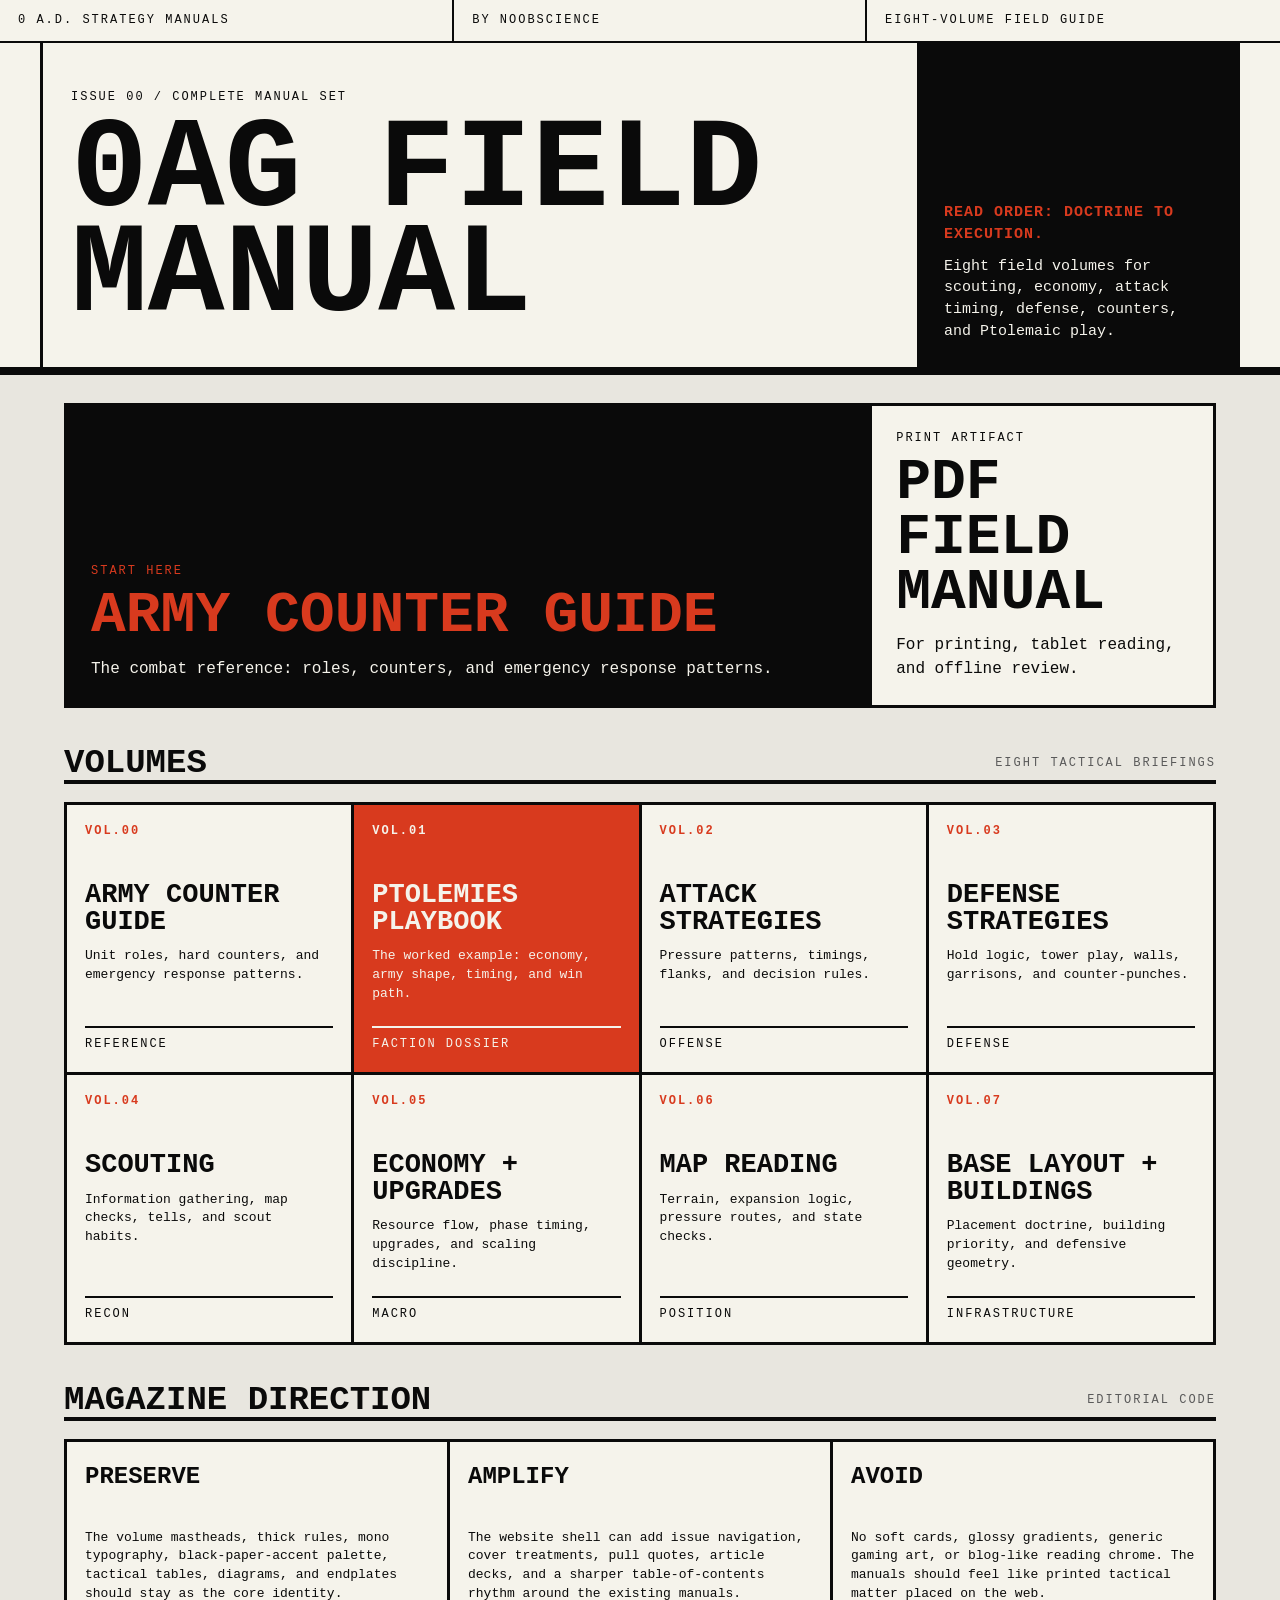
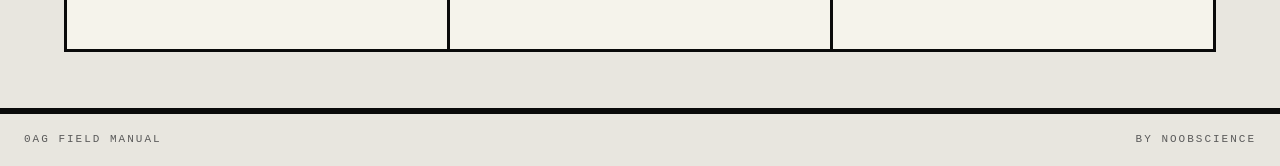
==== index.html @ e25cc1f9 "Initial static field manual site" ====
<!DOCTYPE html>
<html lang="en">
<head>
  <meta charset="UTF-8">
  <meta name="viewport" content="width=device-width, initial-scale=1.0">
  <title>0AG Field Manual</title>
  <link rel="stylesheet" href="assets/site.css">
</head>
<body>
  <header class="issue-head">
    <div class="kicker">
      <span>0 A.D. Strategy Manuals</span>
      <span>By <a href="https://noobscience.in">NoobScience</a></span>
      <span>Eight-volume field guide</span>
    </div>
    <div class="mast-grid">
      <div>
        <p class="vol-label">Issue 00 / Complete Manual Set</p>
        <h1>0AG Field Manual</h1>
      </div>
      <aside class="cover-note">
        <b>Read order: doctrine to execution.</b>
        Eight field volumes for scouting, economy, attack timing, defense, counters, and Ptolemaic play.
      </aside>
    </div>
  </header>

  <main>
    <section class="lead-strip" aria-label="Featured manual">
      <a class="lead-card" href="manuals/Army%20Counter%20Guide.html">
        <span class="rubric">Start here</span>
        <strong>Army Counter Guide</strong>
        <span>The combat reference: roles, counters, and emergency response patterns.</span>
      </a>
      <a class="pdf-link" href="manuals/Field%20Manual.pdf">
        <span class="rubric">Print artifact</span>
        <strong>PDF Field Manual</strong>
        <span>For printing, tablet reading, and offline review.</span>
      </a>
    </section>

    <section class="volume-index" aria-label="Manual volumes">
      <div class="section-rule">
        <h2>Volumes</h2>
        <span>Eight tactical briefings</span>
      </div>

      <div class="volumes">
        <a class="volume-card" href="manuals/Army%20Counter%20Guide.html">
          <span class="num">VOL.00</span>
          <h3>Army Counter Guide</h3>
          <p>Unit roles, hard counters, and emergency response patterns.</p>
          <span class="tag">Reference</span>
        </a>
        <a class="volume-card feature" href="manuals/Ptolemies%20Playbook.html">
          <span class="num">VOL.01</span>
          <h3>Ptolemies Playbook</h3>
          <p>The worked example: economy, army shape, timing, and win path.</p>
          <span class="tag">Faction dossier</span>
        </a>
        <a class="volume-card" href="manuals/Attack%20Strategies.html">
          <span class="num">VOL.02</span>
          <h3>Attack Strategies</h3>
          <p>Pressure patterns, timings, flanks, and decision rules.</p>
          <span class="tag">Offense</span>
        </a>
        <a class="volume-card" href="manuals/Defense%20Strategies.html">
          <span class="num">VOL.03</span>
          <h3>Defense Strategies</h3>
          <p>Hold logic, tower play, walls, garrisons, and counter-punches.</p>
          <span class="tag">Defense</span>
        </a>
        <a class="volume-card" href="manuals/Scouting.html">
          <span class="num">VOL.04</span>
          <h3>Scouting</h3>
          <p>Information gathering, map checks, tells, and scout habits.</p>
          <span class="tag">Recon</span>
        </a>
        <a class="volume-card" href="manuals/Economy%20+%20Upgrades.html">
          <span class="num">VOL.05</span>
          <h3>Economy + Upgrades</h3>
          <p>Resource flow, phase timing, upgrades, and scaling discipline.</p>
          <span class="tag">Macro</span>
        </a>
        <a class="volume-card" href="manuals/Map%20Reading.html">
          <span class="num">VOL.06</span>
          <h3>Map Reading</h3>
          <p>Terrain, expansion logic, pressure routes, and state checks.</p>
          <span class="tag">Position</span>
        </a>
        <a class="volume-card" href="manuals/Base%20Layout%20+%20Buildings.html">
          <span class="num">VOL.07</span>
          <h3>Base Layout + Buildings</h3>
          <p>Placement doctrine, building priority, and defensive geometry.</p>
          <span class="tag">Infrastructure</span>
        </a>
      </div>
    </section>

    <section class="design-notes">
      <div class="section-rule">
        <h2>Magazine Direction</h2>
        <span>Editorial code</span>
      </div>
      <div class="notes-grid">
        <article>
          <h3>Preserve</h3>
          <p>The volume mastheads, thick rules, mono typography, black-paper-accent palette, tactical tables, diagrams, and endplates should stay as the core identity.</p>
        </article>
        <article>
          <h3>Amplify</h3>
          <p>The website shell can add issue navigation, cover treatments, pull quotes, article decks, and a sharper table-of-contents rhythm around the existing manuals.</p>
        </article>
        <article>
          <h3>Avoid</h3>
          <p>No soft cards, glossy gradients, generic gaming art, or blog-like reading chrome. The manuals should feel like printed tactical matter placed on the web.</p>
        </article>
      </div>
    </section>
  </main>

  <footer class="site-foot">
    <span>0AG Field Manual</span>
    <span>By <a href="https://noobscience.in">NoobScience</a></span>
  </footer>
</body>
</html>
---- assets/site.css ----
:root {
  --bg: #e8e6df;
  --paper: #f5f3eb;
  --ink: #0a0a0a;
  --accent: #d83a1e;
  --blue: #2050a0;
  --green: #2a7040;
  --mute: #5a5a5a;
}

* {
  box-sizing: border-box;
}

html,
body {
  margin: 0;
  background: var(--bg);
  color: var(--ink);
}

body {
  font-family: "JetBrains Mono", "SF Mono", Menlo, Consolas, monospace;
  line-height: 1.45;
}

a {
  color: inherit;
  text-decoration: none;
}

.issue-head {
  background: var(--paper);
  border-bottom: 8px solid var(--ink);
}

.kicker {
  display: grid;
  grid-template-columns: 1.1fr 1fr 1fr;
  border-bottom: 2px solid var(--ink);
  text-transform: uppercase;
  letter-spacing: 2px;
  font-size: 12px;
}

.kicker span {
  padding: 12px 18px;
  border-right: 2px solid var(--ink);
}

.kicker span:last-child {
  border-right: 0;
}

.mast-grid {
  display: grid;
  grid-template-columns: minmax(0, 1fr) 320px;
  gap: 0;
  max-width: 1200px;
  margin: 0 auto;
  border-left: 3px solid var(--ink);
  border-right: 3px solid var(--ink);
}

.mast-grid > div {
  padding: 34px 28px 38px;
}

.vol-label,
.rubric,
.tag {
  text-transform: uppercase;
  letter-spacing: 2px;
  font-size: 12px;
}

h1 {
  margin: 8px 0 0;
  max-width: 850px;
  font-size: clamp(56px, 10vw, 132px);
  line-height: 0.82;
  letter-spacing: 0;
  text-transform: uppercase;
}

.cover-note {
  display: flex;
  flex-direction: column;
  justify-content: flex-end;
  padding: 24px;
  border-left: 3px solid var(--ink);
  background: var(--ink);
  color: var(--paper);
  min-height: 250px;
  font-size: 15px;
}

.cover-note b {
  display: block;
  color: var(--accent);
  margin-bottom: 10px;
  text-transform: uppercase;
  letter-spacing: 1px;
}

main {
  max-width: 1200px;
  margin: 0 auto;
  padding: 28px 24px 56px;
}

.lead-strip {
  display: grid;
  grid-template-columns: minmax(0, 1.4fr) minmax(260px, 0.6fr);
  border: 3px solid var(--ink);
  background: var(--paper);
}

.lead-card,
.pdf-link {
  display: grid;
  align-content: end;
  min-height: 260px;
  padding: 24px;
}

.lead-card {
  background: var(--ink);
  color: var(--paper);
}

.lead-card strong,
.pdf-link strong {
  display: block;
  margin: 8px 0 14px;
  font-size: clamp(28px, 5vw, 58px);
  line-height: 0.95;
  text-transform: uppercase;
}

.lead-card .rubric,
.lead-card strong {
  color: var(--accent);
}

.pdf-link {
  border-left: 3px solid var(--ink);
}

.section-rule {
  display: flex;
  justify-content: space-between;
  gap: 18px;
  align-items: end;
  margin-top: 38px;
  border-bottom: 4px solid var(--ink);
}

.section-rule h2 {
  margin: 0;
  font-size: 34px;
  line-height: 1;
  text-transform: uppercase;
}

.section-rule span {
  padding-bottom: 7px;
  color: var(--mute);
  text-transform: uppercase;
  letter-spacing: 2px;
  font-size: 12px;
  text-align: right;
}

.volumes {
  display: grid;
  grid-template-columns: repeat(4, minmax(0, 1fr));
  border-left: 3px solid var(--ink);
  border-top: 3px solid var(--ink);
  margin-top: 18px;
}

.volume-card {
  position: relative;
  min-height: 270px;
  padding: 18px;
  border-right: 3px solid var(--ink);
  border-bottom: 3px solid var(--ink);
  background: var(--paper);
}

.volume-card:hover,
.volume-card:focus-visible {
  background: var(--ink);
  color: var(--paper);
  outline: 0;
}

.volume-card.feature {
  background: var(--accent);
  color: var(--paper);
}

.volume-card.feature:hover,
.volume-card.feature:focus-visible {
  background: var(--ink);
}

.volume-card .num {
  display: block;
  color: var(--accent);
  font-weight: 700;
  letter-spacing: 2px;
  font-size: 12px;
}

.volume-card.feature .num,
.volume-card:hover .num,
.volume-card:focus-visible .num {
  color: var(--paper);
}

.volume-card h3 {
  margin: 42px 0 12px;
  font-size: 27px;
  line-height: 0.98;
  text-transform: uppercase;
}

.volume-card p {
  margin: 0;
  font-size: 13px;
  color: inherit;
}

.tag {
  position: absolute;
  left: 18px;
  right: 18px;
  bottom: 18px;
  padding-top: 8px;
  border-top: 2px solid currentColor;
}

.notes-grid {
  display: grid;
  grid-template-columns: repeat(3, minmax(0, 1fr));
  border-left: 3px solid var(--ink);
  border-top: 3px solid var(--ink);
  margin-top: 18px;
}

.notes-grid article {
  min-height: 210px;
  padding: 18px;
  border-right: 3px solid var(--ink);
  border-bottom: 3px solid var(--ink);
  background: var(--paper);
}

.notes-grid h3 {
  margin: 0 0 34px;
  font-size: 24px;
  text-transform: uppercase;
}

.notes-grid p {
  margin: 0;
  font-size: 13px;
}

.site-foot {
  display: flex;
  justify-content: space-between;
  gap: 16px;
  padding: 18px 24px;
  border-top: 6px solid var(--ink);
  color: var(--mute);
  text-transform: uppercase;
  letter-spacing: 2px;
  font-size: 11px;
}

@media (max-width: 900px) {
  .kicker,
  .mast-grid,
  .lead-strip,
  .notes-grid {
    grid-template-columns: 1fr;
  }

  .kicker span,
  .cover-note,
  .pdf-link {
    border-left: 0;
    border-right: 0;
    border-top: 2px solid var(--ink);
  }

  .volumes {
    grid-template-columns: repeat(2, minmax(0, 1fr));
  }
}

@media (max-width: 560px) {
  main {
    padding: 18px 14px 42px;
  }

  .mast-grid {
    border-left: 0;
    border-right: 0;
  }

  .mast-grid > div,
  .cover-note,
  .lead-card,
  .pdf-link {
    padding: 18px;
  }

  .lead-card,
  .pdf-link {
    min-height: 210px;
  }

  .volumes {
    grid-template-columns: 1fr;
  }

  .section-rule {
    display: block;
  }

  .section-rule span {
    display: block;
    text-align: left;
  }
}
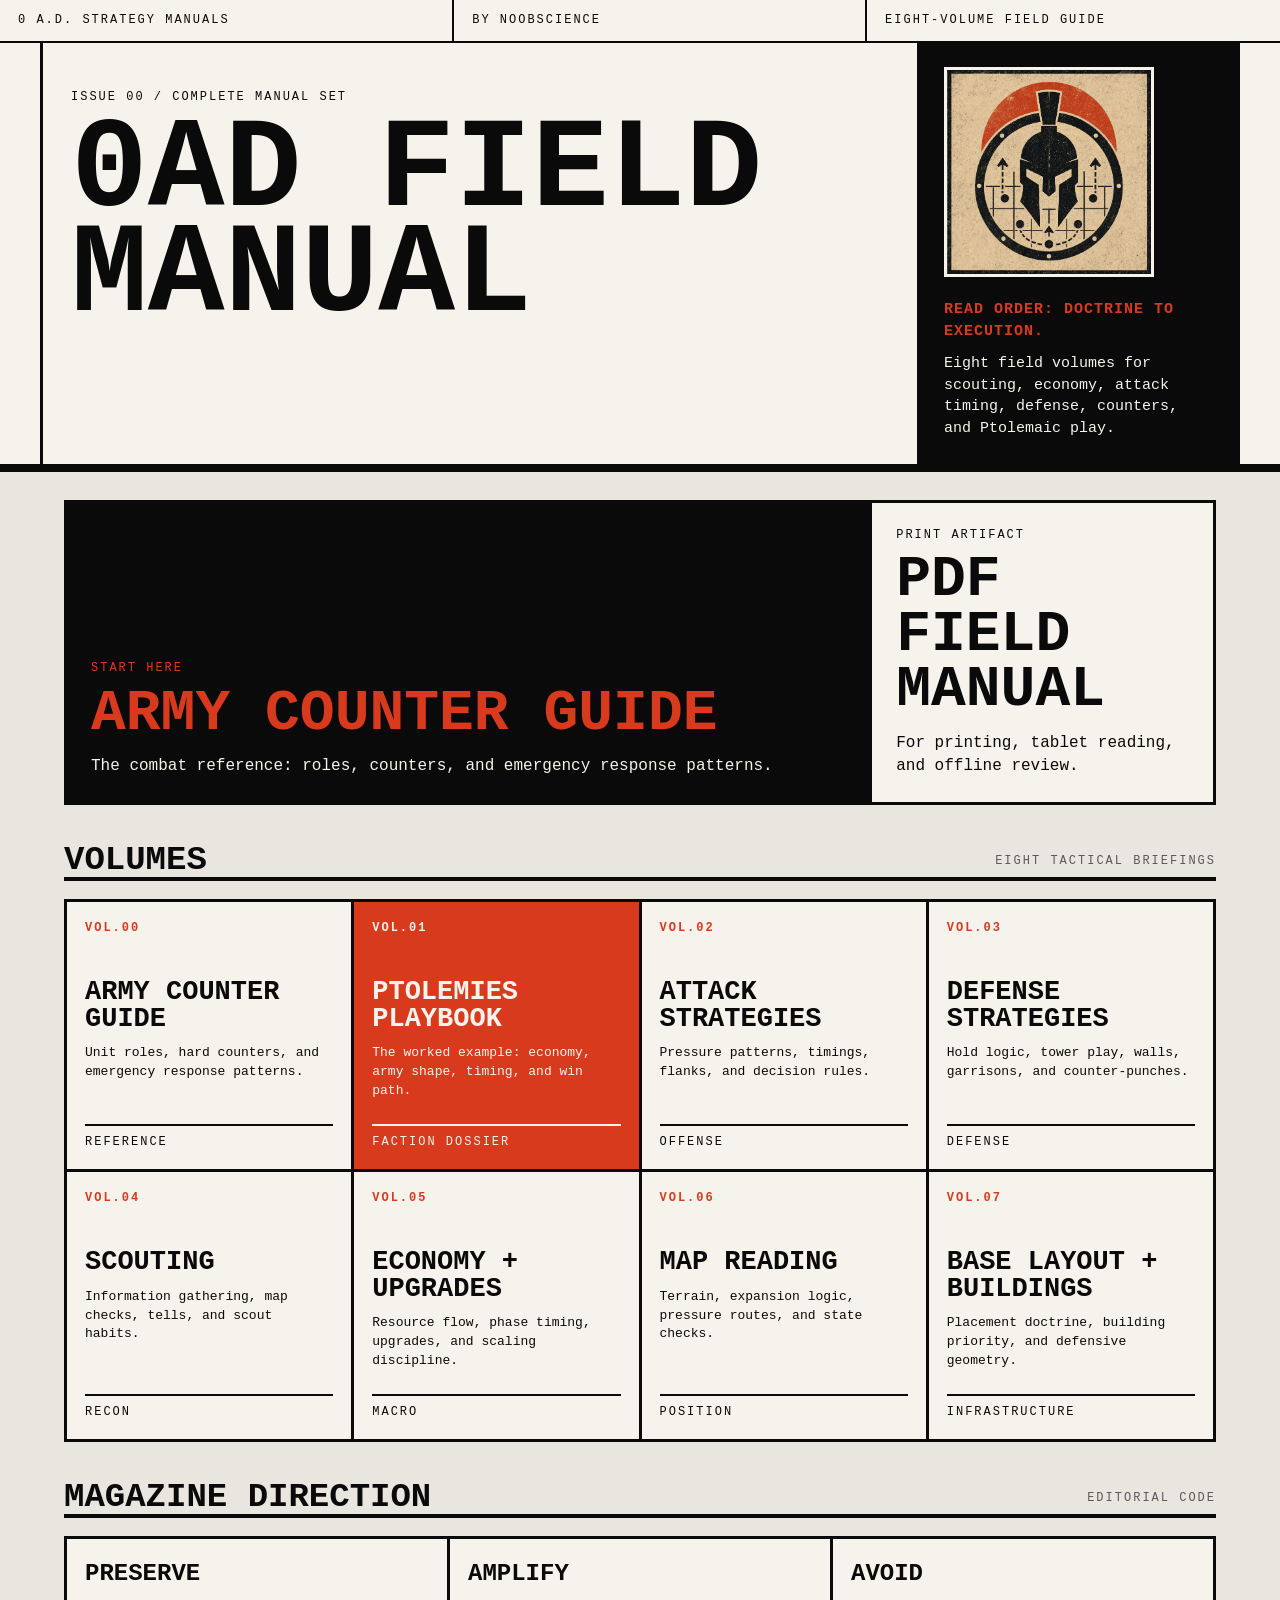
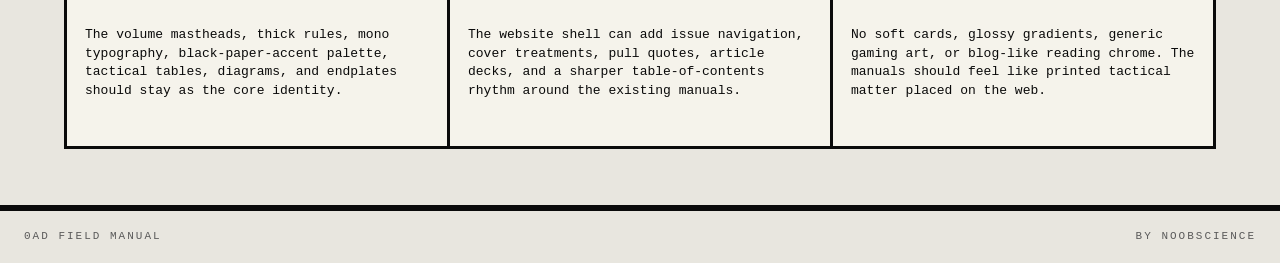
==== commit 1e7b2a9b: "Fix 0AD branding and add site icon" ====
--- a/index.html
+++ b/index.html
@@ -3,7 +3,9 @@
 <head>
   <meta charset="UTF-8">
   <meta name="viewport" content="width=device-width, initial-scale=1.0">
-  <title>0AG Field Manual</title>
+  <title>0AD Field Manual</title>
+  <link rel="icon" href="assets/favicon.png" type="image/png">
+  <link rel="apple-touch-icon" href="assets/icon.png">
   <link rel="stylesheet" href="assets/site.css">
 </head>
 <body>
@@ -16,9 +18,10 @@
     <div class="mast-grid">
       <div>
         <p class="vol-label">Issue 00 / Complete Manual Set</p>
-        <h1>0AG Field Manual</h1>
+        <h1>0AD Field Manual</h1>
       </div>
       <aside class="cover-note">
+        <img class="issue-mark" src="assets/icon.png" alt="0AD Field Manual icon">
         <b>Read order: doctrine to execution.</b>
         Eight field volumes for scouting, economy, attack timing, defense, counters, and Ptolemaic play.
       </aside>
@@ -120,7 +123,7 @@
   </main>
 
   <footer class="site-foot">
-    <span>0AG Field Manual</span>
+    <span>0AD Field Manual</span>
     <span>By <a href="https://noobscience.in">NoobScience</a></span>
   </footer>
 </body>
--- a/assets/site.css
+++ b/assets/site.css
@@ -86,13 +86,23 @@
 .cover-note {
   display: flex;
   flex-direction: column;
-  justify-content: flex-end;
+  justify-content: space-between;
   padding: 24px;
   border-left: 3px solid var(--ink);
   background: var(--ink);
   color: var(--paper);
   min-height: 250px;
   font-size: 15px;
+}
+
+.issue-mark {
+  display: block;
+  width: min(100%, 210px);
+  aspect-ratio: 1;
+  object-fit: cover;
+  border: 3px solid var(--paper);
+  margin-bottom: 22px;
+  image-rendering: auto;
 }
 
 .cover-note b {
